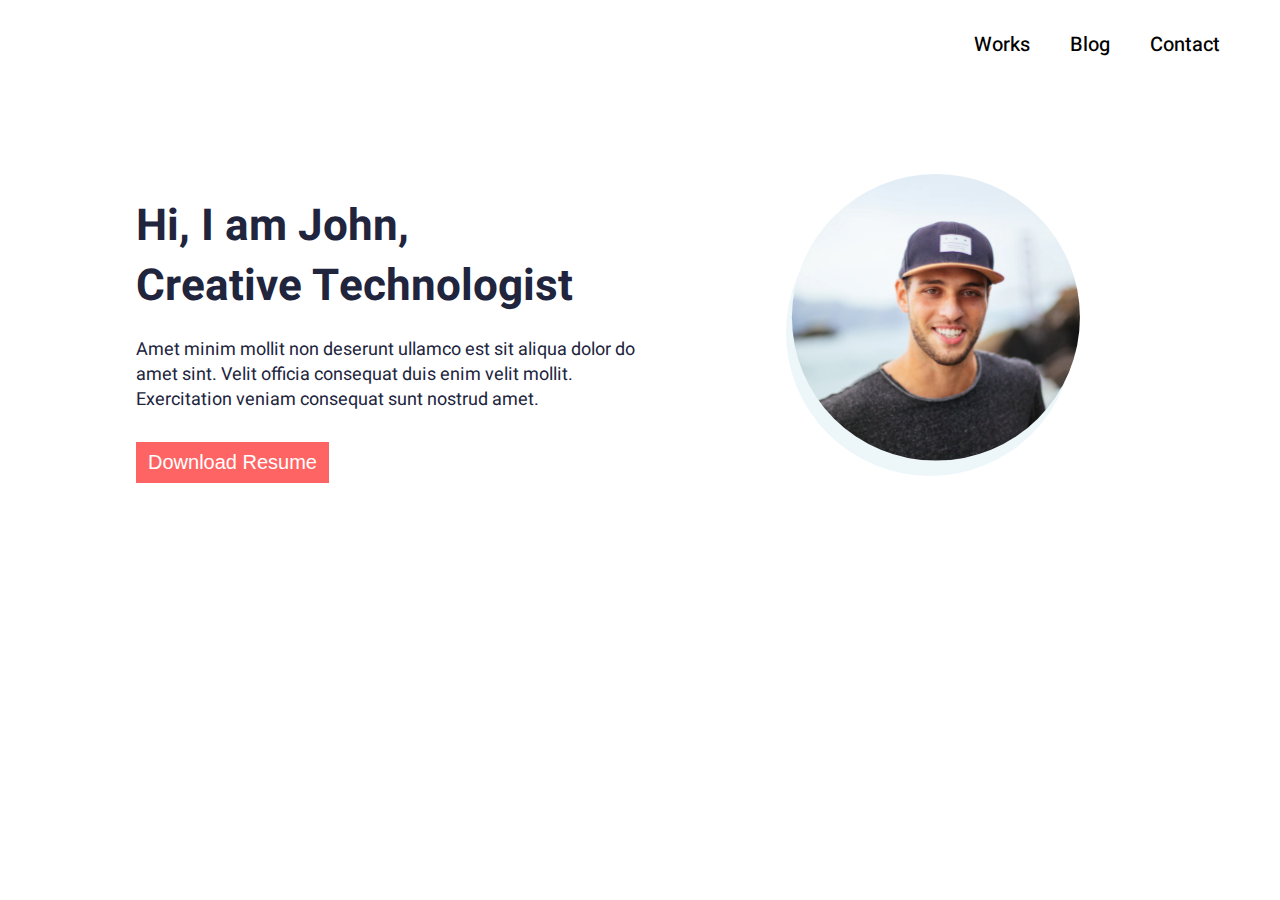
==== index.html @ 9f627666 "first commit" ====
<!DOCTYPE html>
<html lang="en" dir="ltr">
  <head>
    <meta charset="utf-8">
    <meta name="viewport" content="width=device-width, initial-scale=1.0">
    <link rel="icon" type="image/png" sizes="32x32" href="./images/favicon.ico">
    <link rel="stylesheet" href="index.css">
    <link rel="preconnect" href="https://fonts.googleapis.com">
    <link rel="preconnect" href="https://fonts.gstatic.com" crossorigin>
    <link href="https://fonts.googleapis.com/css2?family=Heebo:wght@100;200;300;400;500;600;700;800;900&display=swap" rel="stylesheet">
    <title>Portfolio UI</title>
  </head>
  <body>

    <!-- NAVBAR -->
    <nav class="container-fluid">
      <div id="navbar">
        <img src="images/menu.svg" alt="menu" id="menu-icon">
        <div id="menu-links">
          <a class="mr-4" href="#">Works</a>
          <a class="mr-4" href="#">Blog</a>
          <p class="mr-4">Contact</p>
        </div>
      </div>
    </nav>
    <!-- NAVBAR -->

    <!-- HERO-CONTAINER -->
    <section class="section-container">
      <div class="container">
        <div class="hero-container">
          <div class="col-xs-11 col-sm-3">
              <img src="images/Group 6.svg" alt="hero-image" class="hero-image-sub">
            </div>
          <div class="col-xs-12 col-sm-9">
            <div class="hero-content">
              <h1 class="hero-heading">Hi, I am John,</h1>
              <h1 class="hero-heading">Creative Technologist</h1>
              <p class="hero-paragraph">Amet minim mollit non deserunt ullamco est sit aliqua dolor do amet sint.
                Velit officia consequat duis enim velit mollit. Exercitation veniam consequat sunt nostrud amet.</p>
              <button class="hero-button" class="pointer">Download Resume</button>
            </div>
          </div>
        </div>
      </div>
    </section>
    <!-- HERO-CONTAINER -->


  </body>
</html>
---- index.css ----
*{
  margin: 0;
  padding: 0;
  box-sizing: border-box;
}
img{
  max-width: 100%
}
body{
  font-family: 'Heebo', sans-serif;
  max-width: 100%;
  overflow-x: hidden;
  background: white;
}
.container-fluid{
  padding: 30px 20px;
}
.container{
  width: 100%;
  padding-right: 16px;
  padding-left: 16px;
  margin-right: auto;
  margin-left: auto;
}
.section-container{
  padding-top: 3rem;
  padding-bottom: 3rem;
}
@media (min-width: 576px) {
    .container {
        width: 540px;
    }
}
@media (min-width: 768px) {
    .container {
        width: 720px;
    }
}
@media (min-width: 992px) {
    .container {
        width: 960px;
    }
}
@media (min-width: 1200px) {
    .container {
        width: 1040px;
    }
}

/* NAVBAR */
#navbar{
  display: flex;
  justify-content: flex-end;
}
#menu-icon{
  height: 28px;
  cursor: pointer;
}
#menu-links{
  display: none;
}
@media (min-width: 992px) {
  .mr-4{
    margin-right: 40px;
    text-decoration: none;
    cursor: pointer;
    font-weight: 500;
    font-size: 20px;
    line-height: 29px;
    text-align: right;
    color: #000000;
  }
  #menu-icon{
    display: none;
  }
  #menu-links{
    display: flex;
  }
  #menu-links p{
    font-weight: 500;
    font-size: 20px;
    line-height: 29px;
    text-align: right;
    color: #000000;
    cursor: pointer;
  }
}
/* NAVBAR */


/* HERO-CONTAINER */
.hero-container{
  display: flex;
  flex-direction: column;
  align-items: center;
  text-align: center;
  margin-top: -50px;
}
.hero-heading{
  font-weight: bold;
  font-size: 32px;
  line-height: 40px;
  color: #21243D;
}
.hero-paragraph{
  font-size: 14px;
  line-height: 23px;
  color: #21243D;
}
.hero-content{
  padding-top: 30px;
}
.hero-paragraph{
  padding-top: 20px;
}
.hero-button{
  padding: 6px 12px;
  color: #FFFFFF;
  background-color: #FF6464;
  cursor:pointer;
  font-weight: 500;
  font-size: 20px;
  line-height: 29px;
  border: white;
  margin-top: 30px;
}
.hero-button:hover{
  box-shadow: 0 0.5rem 0.5rem rgba(217, 226, 239, 1),0 .5rem 1rem -.75rem rgba(217, 226, 239, 1)!important;
  transform: translate3d(0,-3px,0);
  background-color: rgba(28, 25, 25, 1);
}
@media (min-width: 768px){
  .hero-container{
    display: flex;
    flex-direction: row-reverse;
    justify-content: center;
    text-align: left;
  }
  .col-xs-11{
    width: 100%;
    display: flex;
    justify-content: center;
  }
}
@media (min-width: 992px){
  .hero-heading{
    font-size: 44px;
    line-height: 60px;
  }
  .hero-paragraph{
    font-size: 18px;
    line-height: 25px;
    padding-right: 60px;
  }
  .hero-image-sub{
    width: 70%;
  }
  .hero-container{
    padding-top: 5rem;
  }
}
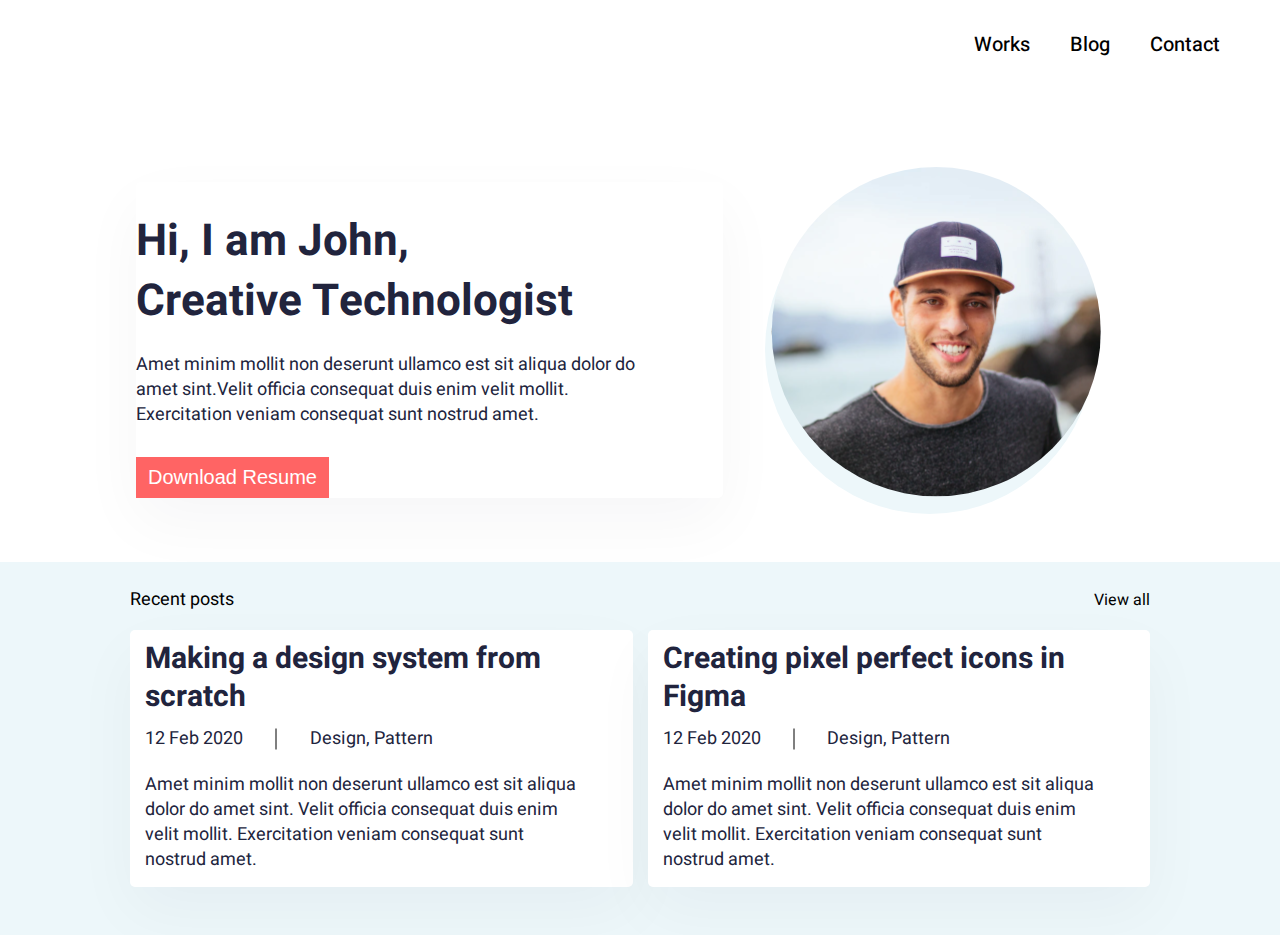
==== commit 74bbbf47: "section-1" ====
--- a/index.html
+++ b/index.html
@@ -36,8 +36,9 @@
             <div class="hero-content">
               <h1 class="hero-heading">Hi, I am John,</h1>
               <h1 class="hero-heading">Creative Technologist</h1>
-              <p class="hero-paragraph">Amet minim mollit non deserunt ullamco est sit aliqua dolor do amet sint.
-                Velit officia consequat duis enim velit mollit. Exercitation veniam consequat sunt nostrud amet.</p>
+              <p class="hero-paragraph">Amet minim mollit non deserunt ullamco est sit aliqua dolor
+                do amet sint.Velit officia consequat duis enim velit mollit.
+                Exercitation veniam consequat sunt nostrud amet.</p>
               <button class="hero-button" class="pointer">Download Resume</button>
             </div>
           </div>
@@ -46,6 +47,40 @@
     </section>
     <!-- HERO-CONTAINER -->
 
+    <!-- SECTION-1 -->
+    <section class="section-container background-blue">
+      <div class="container2">
+        <div class="section-1-p">
+          <p id="section-1-p1">Recent posts</p>
+          <p id="section-1-p2">View all</p>
+        </div>
+        <div class="section-1">
+          <div class="col-xs-12 col-sm-6">
+            <h1 class="section-1-h">Making a design system from scratch</h1>
+            <div class="section-1-sub">
+              <p>12 Feb 2020</p>
+              <img src="images/Vector 1.svg" alt="vertical-line">
+              <p>Design, Pattern</p>
+            </div>
+            <p class="section-1-p3">Amet minim mollit non deserunt ullamco est sit aliqua dolor do amet sint.
+              Velit officia consequat duis enim velit mollit.
+              Exercitation veniam consequat sunt nostrud amet.</P>
+          </div>
+          <div class="col-xs-12b col-sm-6">
+            <h1 class="section-1-h">Creating pixel perfect icons in Figma</h1>
+            <div class="section-1-sub">
+              <p>12 Feb 2020</p>
+              <img src="images/Vector 1.svg" alt="vertical-line">
+              <p>Design, Pattern</p>
+            </div>
+            <p class="section-1-p3">Amet minim mollit non deserunt ullamco est sit aliqua dolor do amet sint.
+              Velit officia consequat duis enim velit mollit.
+              Exercitation veniam consequat sunt nostrud amet.</P>
+          </div>
+        </div>
+      </div>
+    </section>
+    <!-- SECTION-1 -->
 
   </body>
 </html>
--- a/index.css
+++ b/index.css
@@ -22,6 +22,13 @@
   margin-right: auto;
   margin-left: auto;
 }
+.container2{
+  width: 100%;
+  padding-right: 10px;
+  padding-left: 10px;
+  margin-right: auto;
+  margin-left: auto;
+}
 .section-container{
   padding-top: 3rem;
   padding-bottom: 3rem;
@@ -46,6 +53,30 @@
         width: 1040px;
     }
 }
+@media (min-width: 576px) {
+    .container2 {
+        width: 540px;
+    }
+}
+@media (min-width: 768px) {
+    .container2 {
+        width: 720px;
+    }
+}
+@media (min-width: 992px) {
+    .container2 {
+        width: 960px;
+    }
+}
+@media (min-width: 1200px) {
+    .container2 {
+        width: 1040px;
+    }
+}
+.background-blue{
+  background: rgba(237, 247, 250, 1);
+}
+
 
 /* NAVBAR */
 #navbar{
@@ -136,6 +167,9 @@
     justify-content: center;
     text-align: left;
   }
+  .hero-image-sub{
+    width: 80%;
+  }
   .col-xs-11{
     width: 100%;
     display: flex;
@@ -153,9 +187,104 @@
     padding-right: 60px;
   }
   .hero-image-sub{
-    width: 70%;
+    width: 80%;
   }
   .hero-container{
     padding-top: 5rem;
   }
 }
+/* HERO-CONTAINER */
+
+
+/* SECTION-1 */
+.section-1-p{
+  margin-top: -40px;
+}
+#section-1-p1{
+  text-align: center;
+  font-size: 18px;
+  line-height: 60px;
+}
+#section-1-p2{
+  display: none;
+}
+.col-xs-12{
+  background-color: white;
+  border-radius: 5px;
+  box-shadow: 0px 24px 64px rgba(22, 27, 45, 0.04);
+}
+.section-1-h{
+  padding-left: 15px;
+  font-size: 20px;
+  line-height: 30px;
+  color: #21243D;
+  padding-top: 10px;
+}
+.section-1-sub{
+  display: flex;
+  justify-content: space-between;
+  padding-right: 50px;
+  font-size: 15px;
+  line-height: 23px;
+  color: #21243D;
+  padding-left: 15px;
+  padding-top: 10px;
+}
+.section-1-p3{
+  font-size: 15px;
+  line-height: 23px;
+  color: #21243D;
+  padding-left: 15px;
+  padding-top: 20px;
+  padding-bottom: 15px;
+}
+.col-xs-12b{
+  background-color: white;
+  border-radius: 5px;
+  margin-top: 20px;
+  box-shadow: 0px 24px 64px rgba(22, 27, 45, 0.04);
+}
+@media (min-width: 768px) {
+  #section-1-p2{
+    display: inherit;
+  }
+  .section-1-p{
+    display: flex;
+    align-items: center;
+    justify-content: space-between;
+  }
+  .section-1{
+    display: flex;
+    align-items: center;
+  }
+  .col-xs-12b{
+    margin-top: 0px;
+    margin-left: 15px;
+  }
+  .section-1-h{
+    font-size: 21px;
+  }
+  .section-1-sub{
+    padding-right: 100px;
+  }
+  .section-1-p3{
+    padding-right: 20px;
+  }
+}
+@media (min-width: 992px) {
+  .section-1-h{
+    font-size: 30px;
+    line-height: 38px;
+  }
+  .section-1-p3{
+    font-size: 18px;
+    line-height: 25px;
+    padding-right: 50px;
+  }
+  .section-1-sub{
+    font-size: 18px;
+    line-height: 26px;
+    padding-right: 200px;
+  }
+}
+/* SECTION-1 */
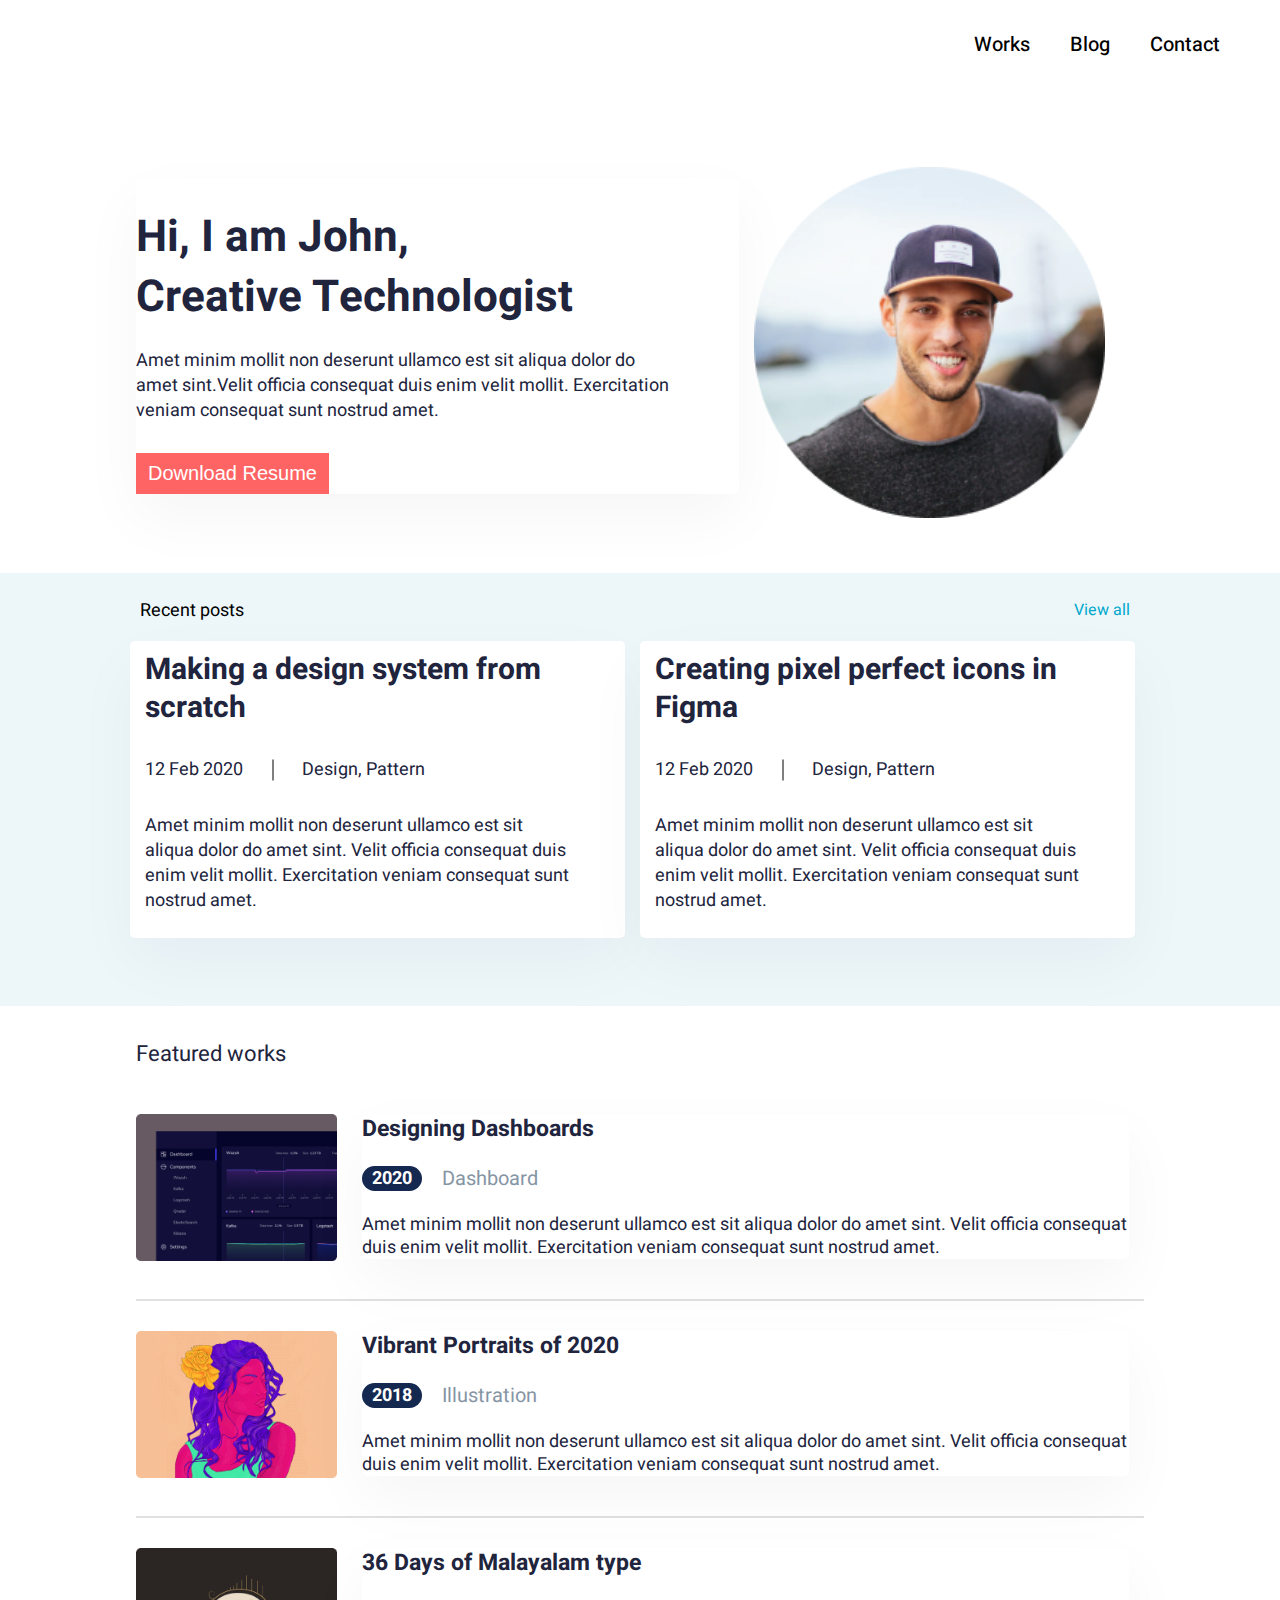
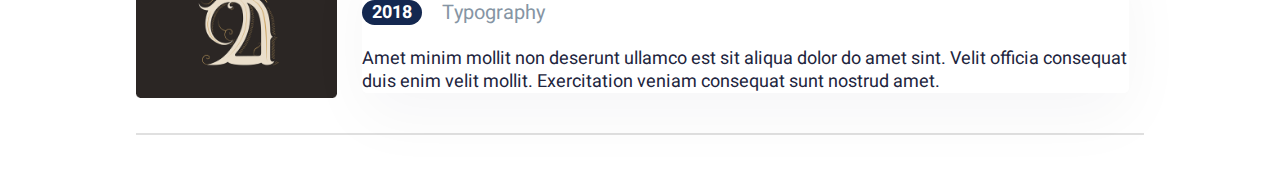
==== commit f3d60f28: "section-2" ====
--- a/index.html
+++ b/index.html
@@ -29,8 +29,8 @@
     <section class="section-container">
       <div class="container">
         <div class="hero-container">
-          <div class="col-xs-11 col-sm-3">
-              <img src="images/Group 6.svg" alt="hero-image" class="hero-image-sub">
+          <div class="col-xs--12 col-sm-3">
+              <img src="images/Ellipse 1.png" alt="hero-image" class="hero-image-sub">
             </div>
           <div class="col-xs-12 col-sm-9">
             <div class="hero-content">
@@ -66,7 +66,7 @@
               Velit officia consequat duis enim velit mollit.
               Exercitation veniam consequat sunt nostrud amet.</P>
           </div>
-          <div class="col-xs-12b col-sm-6">
+          <div class="col-xs-12 col-sm-6">
             <h1 class="section-1-h">Creating pixel perfect icons in Figma</h1>
             <div class="section-1-sub">
               <p>12 Feb 2020</p>
@@ -82,5 +82,61 @@
     </section>
     <!-- SECTION-1 -->
 
+    <!-- SECTION-2 -->
+    <section class="section-container">
+      <div class="container">
+        <p class="section-2-a">Featured works</p>
+        <div class="section-2-1">
+          <div class="col--xs-12 col-sm-4">
+            <img class="section-2-1a" src="images/Rectangle 30.png" alt="">
+          </div>
+          <div class="col-xs-12 col-sm-8">
+            <h3 class="section-2-1b">Designing Dashboards</h3>
+            <div class="section-2-b">
+              <p class="section-2-b-1">2020</p>
+              <p class="section-2-b-2">Dashboard</p>
+            </div>
+            <p class="section-2-b-3">Amet minim mollit non deserunt ullamco est sit aliqua dolor do amet sint.
+              Velit officia consequat duis enim velit mollit.
+              Exercitation veniam consequat sunt nostrud amet.</p>
+          </div>
+        </div>
+        <hr class="section-2-c">
+        <div class="section-2-1">
+          <div class="col--xs-12 col-sm-4">
+            <img class="section-2-1a" src="images/Rectangle 32.png" alt="">
+          </div>
+          <div class="col-xs-12 col-sm-8">
+            <h3 class="section-2-1b">Vibrant Portraits of 2020</h3>
+            <div class="section-2-b">
+              <p class="section-2-b-1">2018</p>
+              <p class="section-2-b-2">Illustration</p>
+            </div>
+            <p class="section-2-b-3">Amet minim mollit non deserunt ullamco est sit aliqua dolor do amet sint.
+              Velit officia consequat duis enim velit mollit.
+              Exercitation veniam consequat sunt nostrud amet.</p>
+          </div>
+        </div>
+        <hr class="section-2-c">
+        <div class="section-2-1">
+
+          <div class="col--xs-12 col-sm-4">
+            <img class="section-2-1a" src="images/Rectangle 34.png" alt="">
+          </div>
+          <div class="col-xs-12 col-sm-8">
+            <h3 class="section-2-1b">36 Days of Malayalam type</h3>
+            <div class="section-2-b">
+              <p class="section-2-b-1">2018</p>
+              <p class="section-2-b-2">Typography</p>
+            </div>
+            <p class="section-2-b-3">Amet minim mollit non deserunt ullamco est sit aliqua dolor do amet sint.
+              Velit officia consequat duis enim velit mollit.
+              Exercitation veniam consequat sunt nostrud amet.</p>
+          </div>
+        </div>
+        <hr class="section-2-c">
+      </div>
+    </section>
+
   </body>
 </html>
--- a/index.css
+++ b/index.css
@@ -161,19 +161,22 @@
   background-color: rgba(28, 25, 25, 1);
 }
 @media (min-width: 768px){
+  .col-xs--12{
+    width: 90%;
+  }
   .hero-container{
     display: flex;
     flex-direction: row-reverse;
     justify-content: center;
     text-align: left;
   }
-  .hero-image-sub{
-    width: 80%;
-  }
   .col-xs-11{
     width: 100%;
     display: flex;
     justify-content: center;
+  }
+  .hero-paragraph{
+    padding-right: 50px;
   }
 }
 @media (min-width: 992px){
@@ -187,7 +190,7 @@
     padding-right: 60px;
   }
   .hero-image-sub{
-    width: 80%;
+    width: 90%;
   }
   .hero-container{
     padding-top: 5rem;
@@ -204,14 +207,17 @@
   text-align: center;
   font-size: 18px;
   line-height: 60px;
+  padding-left: 10px;
 }
 #section-1-p2{
   display: none;
+  padding-right: 20px;
 }
 .col-xs-12{
   background-color: white;
   border-radius: 5px;
   box-shadow: 0px 24px 64px rgba(22, 27, 45, 0.04);
+  margin-bottom: 20px;
 }
 .section-1-h{
   padding-left: 15px;
@@ -228,25 +234,29 @@
   line-height: 23px;
   color: #21243D;
   padding-left: 15px;
-  padding-top: 10px;
+  padding-top: 30px;
 }
 .section-1-p3{
   font-size: 15px;
   line-height: 23px;
   color: #21243D;
   padding-left: 15px;
-  padding-top: 20px;
-  padding-bottom: 15px;
-}
-.col-xs-12b{
+  padding-top: 30px;
+  padding-bottom: 25px;
+}
+/* .col-xs-12{
   background-color: white;
   border-radius: 5px;
   margin-top: 20px;
   box-shadow: 0px 24px 64px rgba(22, 27, 45, 0.04);
-}
+} */
 @media (min-width: 768px) {
   #section-1-p2{
     display: inherit;
+    font-size: 16px;
+    line-height: 23px;
+    text-align: right;
+    color: #00A8CC;
   }
   .section-1-p{
     display: flex;
@@ -257,9 +267,9 @@
     display: flex;
     align-items: center;
   }
-  .col-xs-12b{
+  .col-xs-12{
     margin-top: 0px;
-    margin-left: 15px;
+    margin-right: 15px;
   }
   .section-1-h{
     font-size: 21px;
@@ -288,3 +298,104 @@
   }
 }
 /* SECTION-1 */
+
+
+/* SECTIOM-2 */
+.section-2-1{
+  padding-top: 30px;
+}
+.section-2-a{
+  text-align: center;
+  margin-top: -30px;
+  font-size: 18px;
+  line-height: 60px;
+  color: #21243D;
+}
+.section-2-1a{
+  width: 100%;
+}
+.section-2-1b{
+  font-size: 23px;
+  line-height: 30px;
+  color: #21243D;
+}
+.section-2-b{
+  display: flex;
+  align-items: center;
+  padding-top: 20px;
+}
+.section-2-b-1{
+  padding: 0px 10px;
+  color: #FFFFFF;
+  font-weight: bold;
+  font-size: 18px;
+  line-height: 25px;
+  border: #142850;
+  background: #142850;
+  border-radius: 16px;
+  margin-right: 20px;
+}
+.section-2-b-2{
+  font-size: 16px;
+  line-height: 23px;
+  color: #8695A4;
+}
+.section-2-b-3{
+  font-size: 14px;
+  line-height: 23px;
+  color: #21243D;
+  padding-top: 20px;
+}
+.section-2-c{
+  border: 0.5px solid #E0E0E0;
+}
+@media (min-width: 768px) {
+  .section-2-1{
+    display: flex;
+    padding-bottom: 20px;
+  }
+  .section-2-1a{
+    width: 100%;
+  }
+  .col--xs-12{
+    width: 70%;
+    margin-right: 25px;
+  }
+  .section-2-a{
+    text-align: left;
+    font-size: 22px;
+    line-height: 60px;
+  }
+  .section-2-b-2{
+    font-size: 18px;
+    line-height: 29px;
+  }
+  .section-2-b-3{
+    font-size: 14px;
+    padding-top: 20px;
+  }
+  .section-2-b{
+    padding-top: 20px;
+  }
+}
+@media (min-width: 992px) {
+  .section-2-1a{
+    width: 100%;
+  }
+  .col--xs-12{
+    width: 35%;
+    margin-right: 25px;
+  }
+  .section-2-a{
+    text-align: left;
+    font-size: 22px;
+    line-height: 60px;
+  }
+  .section-2-b-2{
+    font-size: 20px;
+    line-height: 29px;
+  }
+  .section-2-b-3{
+      font-size: 18px;
+  }
+}
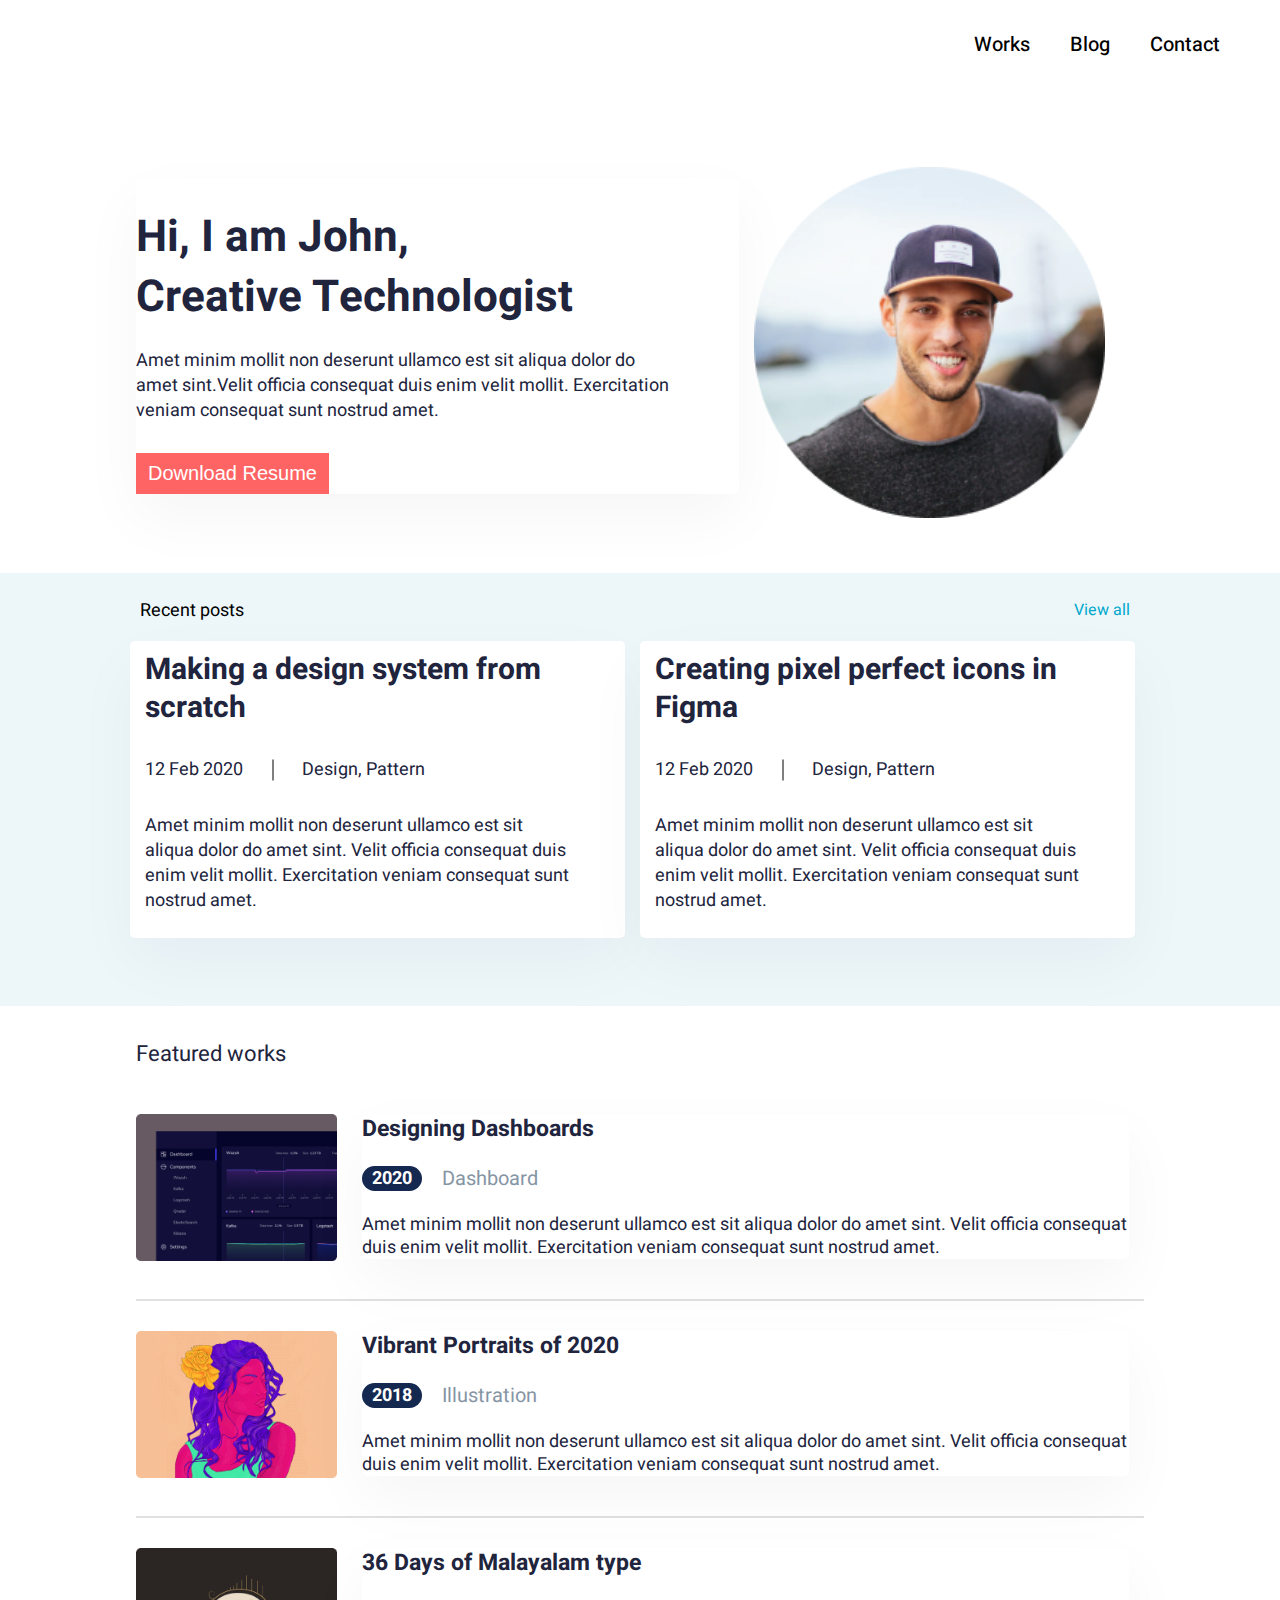
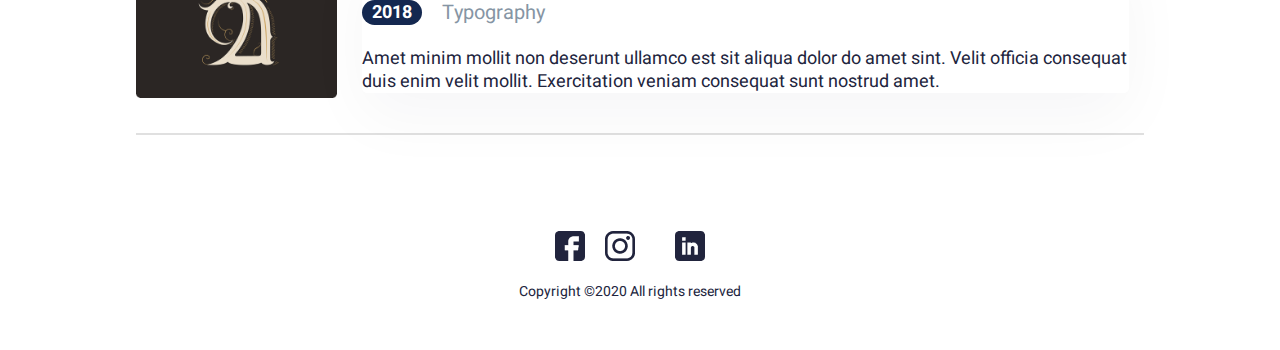
==== commit 53cb0cc3: "footer" ====
--- a/index.html
+++ b/index.html
@@ -137,6 +137,22 @@
         <hr class="section-2-c">
       </div>
     </section>
+    <!-- SECTION-2 -->
+
+    <!-- FOOTER -->
+    <section class="section-container">
+      <div class="container">
+        <div class="section-3-1">
+          <img class="section-3-1a" src="images/fb.png" alt="">
+          <img class="section-3-1a" src="images/insta.png" alt="">
+          <img class="section-3-1a" src="images/vector.png" alt="">
+          <img class="section-3-1a" src="images/Linkedin.png" alt="">
+        </div>
+        <div class="section-3-2">
+          <p class="section-3-2a">Copyright ©2020 All rights reserved </p>
+        </div>
+      </div>
+    </section>
 
   </body>
 </html>
--- a/index.css
+++ b/index.css
@@ -399,3 +399,21 @@
       font-size: 18px;
   }
 }
+/* SECTIOM-2 */
+
+/* FOOTER */
+.section-3-1{
+  display: flex;
+  justify-content: center;
+}
+.section-3-2{
+  text-align: center;
+  font-size: 14px;
+  line-height: 21px;
+  color: #21243D;
+  padding-top: 20px;
+  padding-right: 20px;
+}
+.section-3-1a{
+  margin-right: 20px;
+}
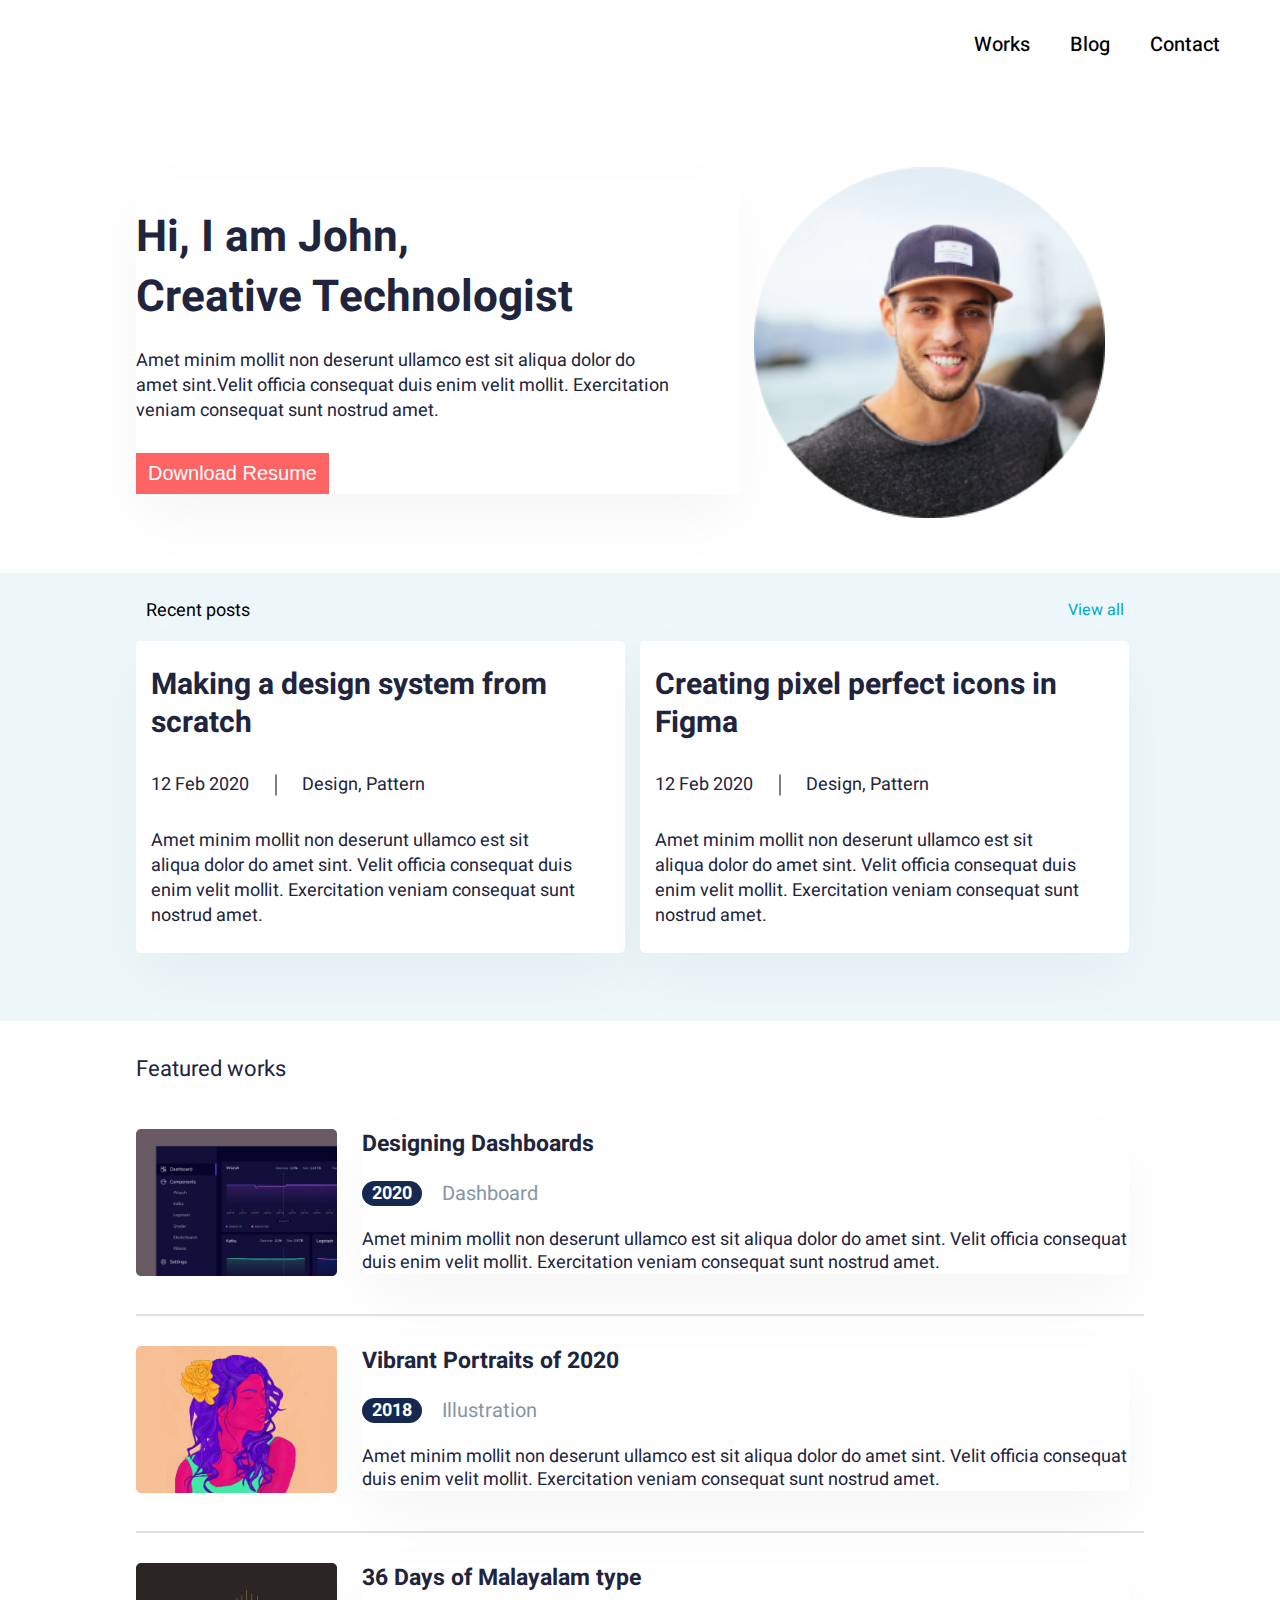
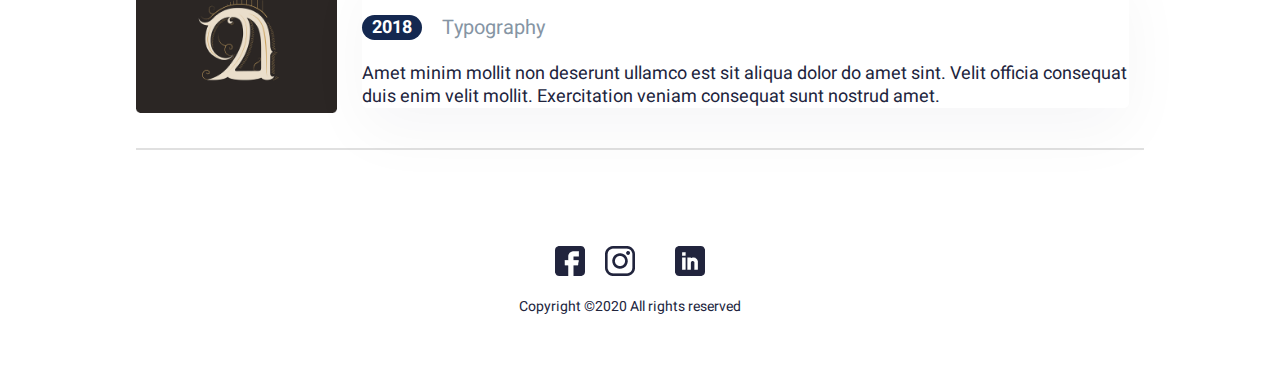
==== commit 5cbca15d: "merging all files" ====
--- a/index.html
+++ b/index.html
@@ -15,11 +15,25 @@
     <!-- NAVBAR -->
     <nav class="container-fluid">
       <div id="navbar">
-        <img src="images/menu.svg" alt="menu" id="menu-icon">
+        <input class="hidden" type="checkbox" id="checkbox-menu"/>
+          <label
+            for="checkbox-menu"
+            class="btn-menu"
+            role="button"
+            tabindex="0"
+            aria-label="Toggle Menu">
+          </label>
+          <div class="menu-container">
+            <ul class="menu">
+              <li><a href="work.html">Works</a></li>
+              <li><a href="Blog.html">Blog</a></li>
+              <li><a href="#">Contact</a></li>
+            </ul>
+          </div>
         <div id="menu-links">
-          <a class="mr-4" href="#">Works</a>
-          <a class="mr-4" href="#">Blog</a>
-          <p class="mr-4">Contact</p>
+          <a class="menu-link" href="work.html">Works</a>
+          <a class="menu-link" href="blog.html">Blog</a>
+          <p class="menu-link">Contact</p>
         </div>
       </div>
     </nav>
@@ -48,8 +62,8 @@
     <!-- HERO-CONTAINER -->
 
     <!-- SECTION-1 -->
-    <section class="section-container background-blue">
-      <div class="container2">
+    <section class="section-container bg-blue">
+      <div class="container">
         <div class="section-1-p">
           <p id="section-1-p1">Recent posts</p>
           <p id="section-1-p2">View all</p>
@@ -91,7 +105,7 @@
             <img class="section-2-1a" src="images/Rectangle 30.png" alt="">
           </div>
           <div class="col-xs-12 col-sm-8">
-            <h3 class="section-2-1b">Designing Dashboards</h3>
+            <a class="mr-5" href="#">Designing Dashboards</a>
             <div class="section-2-b">
               <p class="section-2-b-1">2020</p>
               <p class="section-2-b-2">Dashboard</p>
@@ -153,6 +167,7 @@
         </div>
       </div>
     </section>
+    <!-- FOOTER -->
 
   </body>
 </html>
--- a/index.css
+++ b/index.css
@@ -22,13 +22,6 @@
   margin-right: auto;
   margin-left: auto;
 }
-.container2{
-  width: 100%;
-  padding-right: 10px;
-  padding-left: 10px;
-  margin-right: auto;
-  margin-left: auto;
-}
 .section-container{
   padding-top: 3rem;
   padding-bottom: 3rem;
@@ -53,27 +46,7 @@
         width: 1040px;
     }
 }
-@media (min-width: 576px) {
-    .container2 {
-        width: 540px;
-    }
-}
-@media (min-width: 768px) {
-    .container2 {
-        width: 720px;
-    }
-}
-@media (min-width: 992px) {
-    .container2 {
-        width: 960px;
-    }
-}
-@media (min-width: 1200px) {
-    .container2 {
-        width: 1040px;
-    }
-}
-.background-blue{
+.bg-blue{
   background: rgba(237, 247, 250, 1);
 }
 
@@ -90,8 +63,98 @@
 #menu-links{
   display: none;
 }
+.hidden {
+  display: none;
+}
+.btn-menu {
+  position: absolute;
+  cursor: pointer;
+  width: 1.5em;
+  height: 2em;
+  background: transparent;
+  top: 3px;
+  outline: none;
+}
+.btn-menu::before, .btn-menu::after {
+  content: "";
+  position: absolute;
+  -webkit-transition: all 0.3s;
+  -o-transition: all 0.3s;
+  transition: all 0.3s;
+}
+.btn-menu::before {
+  width: 100%;
+  height: 2px;
+  top: 48%;
+  -webkit-box-shadow: inset 0 0 0 1em, 0 -5px, 0 5px;
+  box-shadow: inset 0 0 0 1em, 0 -5px, 0 5px;
+}
+.menu-container {
+  background: #353434;
+  position: absolute;
+  left: 0;
+  right: 0;
+  overflow: auto;
+  max-height: 80vh;
+  -webkit-transition: all 0.3s;
+  -o-transition: all 0.3s;
+  transition: all 0.3s;
+  visibility: hidden;
+  opacity: 0;
+  -webkit-transform: scale(0);
+  -ms-transform: scale(0);
+  transform: scale(0);
+}
+.menu {
+  margin: 0;
+  padding: 0;
+  list-style: none;
+}
+.menu a {
+  display: block;
+  padding: 8px 12px;
+  color: #fff;
+  text-decoration: none;
+  cursor: pointer;
+  font-weight: 500;
+  font-size: 16px;
+  line-height: 29px;
+  text-align: right;
+  color: white;
+}
+#checkbox-menu:checked ~ .btn-menu::before {
+  -webkit-box-shadow: inset 0 0 0 1em;
+  box-shadow: inset 0 0 0 1em;
+  -webkit-transform: rotate(45deg);
+  -ms-transform: rotate(45deg);
+  transform: rotate(45deg);
+}
+#checkbox-menu:checked ~ .btn-menu::after {
+  width: 100%;
+  height: 2px;
+  top: 48%;
+  -webkit-box-shadow: inset 0 0 0 1em;
+  box-shadow: inset 0 0 0 1em;
+  -webkit-transform: rotate(-45deg);
+  -ms-transform: rotate(-45deg);
+  transform: rotate(-45deg);
+}
+
+#checkbox-menu:checked ~ .menu-container {
+  visibility: visible;
+  opacity: 1;
+  -webkit-transform: scale(1);
+  -ms-transform: scale(1);
+  transform: scale(1);
+}
 @media (min-width: 992px) {
-  .mr-4{
+  .btn-menu {
+    display: none;
+  }
+  #menu-links{
+    display: flex;
+  }
+  .menu-link{
     margin-right: 40px;
     text-decoration: none;
     cursor: pointer;
@@ -101,11 +164,11 @@
     text-align: right;
     color: #000000;
   }
-  #menu-icon{
-    display: none;
-  }
-  #menu-links{
-    display: flex;
+  .ml-color{
+    color: #FF6464;
+  }
+  .menu-link.active{
+    color: #FF6464;
   }
   #menu-links p{
     font-weight: 500;
@@ -224,12 +287,12 @@
   font-size: 20px;
   line-height: 30px;
   color: #21243D;
-  padding-top: 10px;
+  padding-top: 25px;
 }
 .section-1-sub{
   display: flex;
   justify-content: space-between;
-  padding-right: 50px;
+  padding-right: 10rem;
   font-size: 15px;
   line-height: 23px;
   color: #21243D;
@@ -300,7 +363,15 @@
 /* SECTION-1 */
 
 
-/* SECTIOM-2 */
+/* SECTION-2 */
+.mr-5{
+  text-decoration: none;
+  cursor: pointer;
+  font-size: 23px;
+  line-height: 30px;
+  color: #21243D;
+  font-weight: bold;
+}
 .section-2-1{
   padding-top: 30px;
 }
@@ -318,6 +389,7 @@
   font-size: 23px;
   line-height: 30px;
   color: #21243D;
+  cursor: pointer;
 }
 .section-2-b{
   display: flex;
@@ -399,7 +471,7 @@
       font-size: 18px;
   }
 }
-/* SECTIOM-2 */
+/* SECTION-2 */
 
 /* FOOTER */
 .section-3-1{
@@ -417,3 +489,181 @@
 .section-3-1a{
   margin-right: 20px;
 }
+/* FOOTER */
+
+
+
+
+                                                      /* BLOG-PAGE */
+/* SECTION-3 */
+.section-3-1-b{
+  text-align: left;
+  /* margin-top: -50px; */
+  font-size: 25px;
+  line-height: 60px;
+  color: #21243D;
+}
+.main-section-2-1{
+  margin-top: -100px;
+}
+/* SECTION-3 */
+
+
+/* SECTION-4 */
+.section-4-1a{
+  margin-top: -5rem;
+}
+.section-4-1{
+  padding-top: 10px;
+}
+.section-1-k{
+  font-size: 20px;
+  line-height: 30px;
+  color: #21243D;
+  padding-top: 10px;
+}
+.section-1-9{
+  display: flex;
+  justify-content: space-between;
+  padding-right: 50px;
+  font-size: 15px;
+  line-height: 23px;
+  color: #21243D;
+  padding-top: 20px;
+}
+.section-1-p4{
+  font-size: 15px;
+  line-height: 23px;
+  color: #21243D;
+  padding-top: 20px;
+  padding-bottom: 25px;
+}
+.section-2-c{
+  border: 0.5px solid #E0E0E0;
+}
+.section-1-g{
+  color: #8695A4;
+}
+@media (min-width: 768px) {
+  .section-1-k{
+    font-size: 21px;
+  }
+  .section-1-9{
+    margin-right: 24rem;
+  }
+  .section-1-p4{
+    padding-right: 20px;
+  }
+}
+@media (min-width: 992px){
+  .section-1-k{
+    font-size: 30px;
+    line-height: 38px;
+  }
+  .section-1-p4{
+    font-size: 18px;
+    line-height: 25px;
+    padding-right: 250px;
+  }
+  .section-1-9{
+    font-size: 18px;
+    line-height: 26px;
+    padding-right: 17rem;
+  }
+}
+/* SECTION-4 */
+                                                      /* BLOG-PAGE */
+
+
+
+                                                      /* WORK-SUB-PAGE */
+
+
+/* SECTION-6 */
+.main-section-6{
+  padding-top: 50px;
+}
+.section-6-1-b{
+  padding: 0px 10px;
+  color: #FFFFFF;
+  font-weight: bold;
+  font-size: 18px;
+  line-height: 25px;
+  border: #FF7C7C;
+  background: #FF7C7C;
+  border-radius: 16px;
+  margin-right: 20px;
+  margin-bottom: 2rem;
+}
+.section-6-1-a{
+  display: flex;
+  padding-top: 15px;
+}
+.section-6-1-d{
+  font-weight: bold;
+  font-size: 26px;
+  line-height: 34px;
+  color: #21243D;
+  margin-top: -3rem;
+}
+.section-6-1-c{
+  font-size: 15px;
+  line-height: 23px;
+}
+.section-6-1-c2{
+  font-size: 14px;
+  line-height: 23px;
+  color: #21243D;
+  padding-bottom: 20px;
+}
+.section-6-2-1{
+  padding-top: 20px;
+  padding-bottom: 10px;
+}
+.section-6-2-1a{
+  padding-top: 10px;
+  padding-bottom: 10px;
+}
+@media (min-width: 768px) {
+  .section-6-1-c2{
+    font-size: 16px;
+    line-height: 23px;
+    padding-right: 3rem;
+    padding-bottom: 30px;
+  }
+  .section-6-1-c3{
+    display: flex;
+    flex-direction: column;
+    width: 50%;
+  }
+}
+@media (min-width: 992px) {
+  .section-6-1-d{
+    font-size: 34px;
+    line-height: 50px;
+  }
+  .section-6-1-d{
+    font-size: 20px;
+    line-height: 29px;
+  }
+  .section-6-1-c2{
+    font-size: 16px;
+    line-height: 23px;
+    padding-right: 20rem;
+    padding-bottom: 30px;
+  }
+  .section-6-2-1{
+    padding-top: 30px;
+  }
+  .section-6-2-1a{
+    padding-bottom: 20px;
+  }
+  .section-6-1-c{
+    font-size: 17px;
+  }
+  .section-6-1-c3{
+    display: flex;
+  }
+}
+/* SECTION-6 */
+                                                /* WORK-SUB-PAGE */
